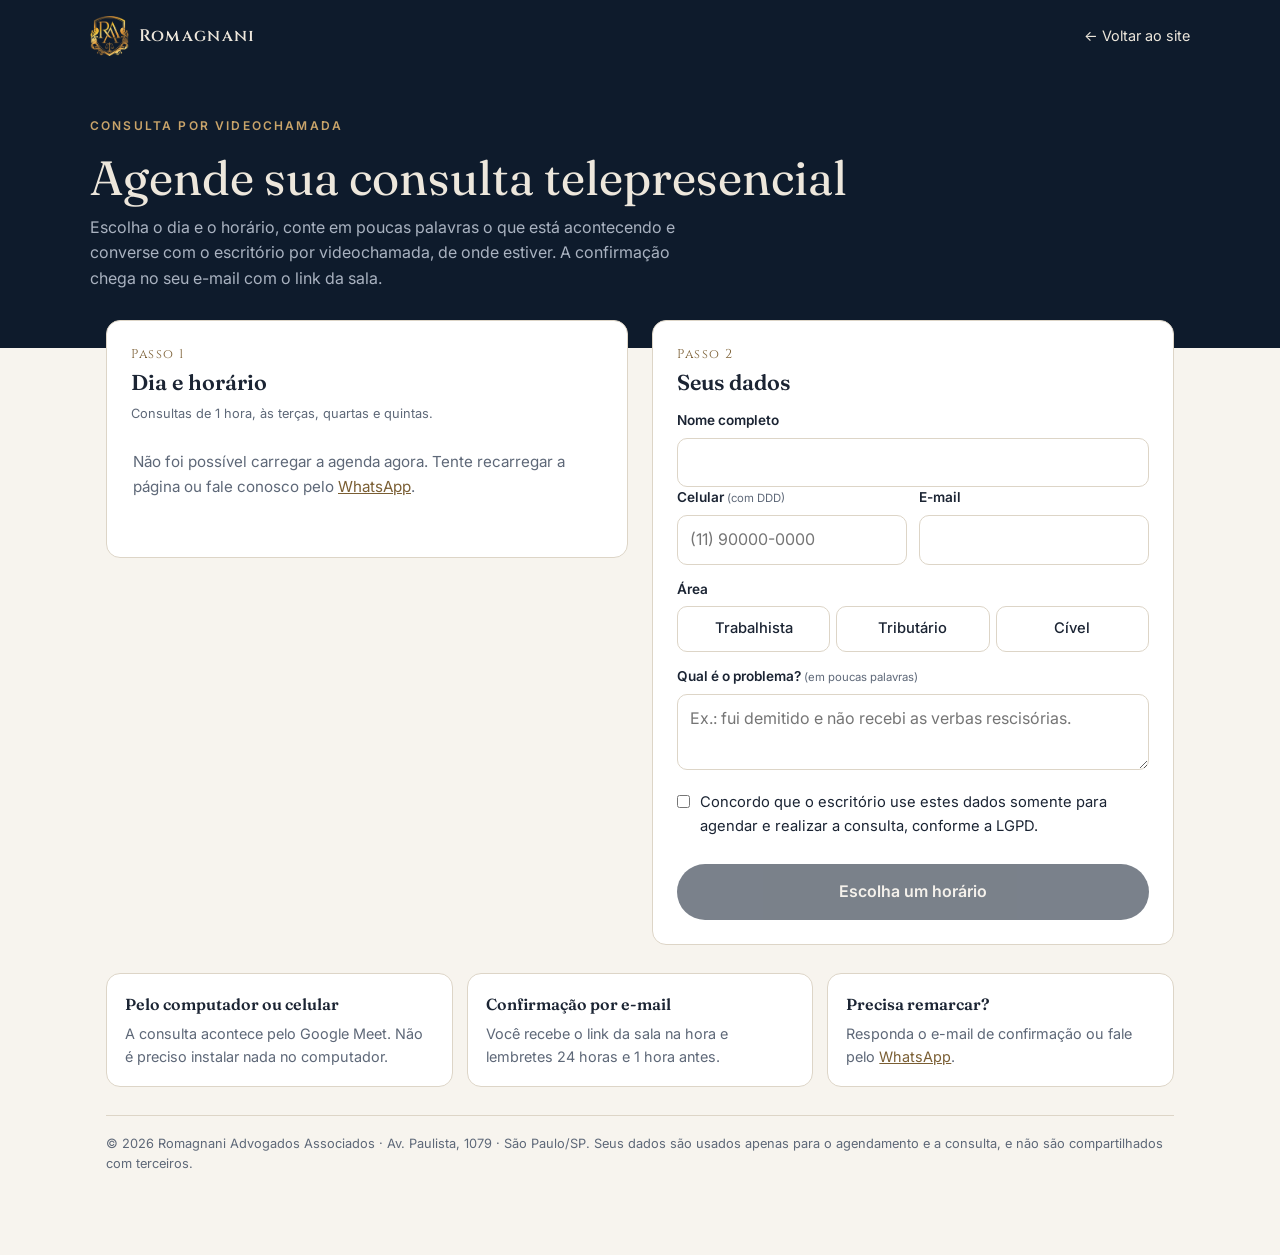
==== static/agendar/index.html @ 1122c051 "Agendamento de consultas telepresenciais Página /agendar/ com escolha de dia e horário, ligada a um " ====
<!doctype html>
<html lang="pt-BR">
<head>
<meta charset="utf-8">
<meta name="viewport" content="width=device-width, initial-scale=1">
<title>Agende sua consulta telepresencial — Romagnani Advogados</title>
<meta name="description" content="Agende uma consulta por videochamada com a Romagnani Advogados Associados nas áreas Trabalhista, Tributária e Cível.">
<meta property="og:title" content="Agende sua consulta telepresencial — Romagnani Advogados">
<meta property="og:description" content="Escolha o dia e o horário e converse com o escritório por videochamada.">
<meta property="og:url" content="https://www.raa.com.br/agendar/">
<meta name="theme-color" content="#0E1B2C">
<link rel="icon" href="../favicon.png" type="image/png">
<link rel="preconnect" href="https://fonts.googleapis.com">
<link rel="preconnect" href="https://fonts.gstatic.com" crossorigin>
<link href="https://fonts.googleapis.com/css2?family=Fraunces:ital,opsz,wght@0,9..144,400;0,9..144,600;1,9..144,400&family=Inter:wght@400;500;600&family=Cinzel:wght@600&display=swap" rel="stylesheet">
<link rel="stylesheet" href="../utilitarios/estilo.css">
<style>
.grid{grid-template-columns:minmax(0,6fr) minmax(0,6fr)}
.passo{font-family:"Cinzel",serif;color:var(--brass-ink);font-size:.8rem;letter-spacing:.12em;display:block;margin-bottom:4px}
.dias2{display:flex;gap:8px;overflow-x:auto;padding:2px 2px 10px;scroll-snap-type:x mandatory}
.dia2{flex:0 0 auto;scroll-snap-align:start;min-width:84px;text-align:center;padding:10px 8px;border:1px solid var(--line);border-radius:12px;background:#fff;cursor:pointer;font:inherit;color:var(--text)}
.dia2 small{display:block;font-size:.72rem;letter-spacing:.08em;text-transform:uppercase;color:var(--muted)}
.dia2 b{display:block;font-family:"Fraunces",Georgia,serif;font-size:1.5rem;font-weight:600;line-height:1.2}
.dia2 span{font-size:.78rem;color:var(--muted)}
.dia2[aria-pressed="true"]{background:var(--ink);border-color:var(--ink);color:var(--on-ink)}
.dia2[aria-pressed="true"] small,.dia2[aria-pressed="true"] span{color:var(--brass-2)}
.horas{display:grid;grid-template-columns:repeat(3,1fr);gap:10px;margin-top:14px}
.hora{padding:14px 8px;border:1px solid var(--line);border-radius:12px;background:#fff;font:inherit;font-weight:600;font-size:1.05rem;cursor:pointer;color:var(--text);font-variant-numeric:tabular-nums}
.hora small{display:block;font-weight:400;font-size:.75rem;color:var(--muted)}
.hora[aria-pressed="true"]{background:var(--brass-2);border-color:var(--brass);color:var(--ink)}
.hora[aria-pressed="true"] small{color:var(--ink)}
.dia2:focus-visible,.hora:focus-visible{outline:2px solid var(--brass-2);outline-offset:2px}
.escolha{margin-top:18px;padding:14px 16px;border-radius:12px;background:var(--paper);font-size:.95rem}
.escolha b{color:var(--ink)}
.enviar{width:100%;margin-top:20px;padding:15px;border:0;border-radius:999px;background:var(--ink);color:var(--on-ink);font:inherit;font-weight:600;font-size:1rem;cursor:pointer}
.enviar:disabled{opacity:.55;cursor:default}
.erro{display:none;margin-top:14px;padding:12px 14px;border-radius:10px;background:#FBE9E7;color:#8a2a18;font-size:.92rem}
.seg label{position:relative}
.armadilha{position:absolute;left:-9999px;width:1px;height:1px;overflow:hidden}
.vazio{color:var(--muted);font-size:.95rem;padding:10px 0}
.load{display:inline-block;width:18px;height:18px;border:2px solid var(--line);border-top-color:var(--brass);border-radius:50%;animation:g .8s linear infinite;vertical-align:-4px;margin-right:8px}
@keyframes g{to{transform:rotate(360deg)}}
.ok{max-width:640px;margin:0 auto;text-align:center}
.ok .selo{width:64px;height:64px;border-radius:50%;background:#E3F1E9;color:var(--ok);display:grid;place-items:center;margin:0 auto 14px}
.ok .quando{font-family:"Fraunces",Georgia,serif;font-size:1.45rem;color:var(--ink);margin:6px 0 14px}
.ok .meet{display:inline-block;margin:10px 0 4px;padding:13px 24px;border-radius:999px;background:var(--ink);color:var(--on-ink);text-decoration:none;font-weight:600}
.como{display:grid;grid-template-columns:repeat(auto-fit,minmax(200px,1fr));gap:14px;margin-top:28px}
.como div{background:var(--card);border:1px solid var(--line);border-radius:14px;padding:18px}
.como b{display:block;font-family:"Fraunces",Georgia,serif;font-weight:600;margin-bottom:4px}
.como p{font-size:.9rem;color:var(--muted)}
@media (max-width:860px){.grid{grid-template-columns:minmax(0,1fr)}}
@media (prefers-reduced-motion:reduce){.load{animation:none}}
</style>
</head>
<body>
<div class="bar"><div><a class="home" href="../"><img src="../img/brasao.webp" alt=""><b>Romagnani</b></a><a class="voltar" href="../">← Voltar ao site</a></div></div>
<header class="hero"><div>
  <span class="eyebrow">Consulta por videochamada</span>
  <h1>Agende sua consulta telepresencial</h1>
  <p>Escolha o dia e o horário, conte em poucas palavras o que está acontecendo e converse com o escritório por videochamada, de onde estiver. A confirmação chega no seu e-mail com o link da sala.</p>
</div></header>
<main>
  <form id="f" class="grid" novalidate>
    <section class="card" aria-labelledby="t1">
      <span class="passo">Passo 1</span>
      <h2 id="t1">Dia e horário</h2>
      <p class="hint" style="margin:-6px 0 14px">Consultas de 1 hora, às terças, quartas e quintas.</p>
      <div id="dias" class="dias2" role="group" aria-label="Dias disponíveis"><p class="vazio"><span class="load"></span>Carregando horários…</p></div>
      <div id="horas" class="horas" role="group" aria-label="Horários disponíveis"></div>
      <div id="escolha" class="escolha" hidden></div>
    </section>

    <section class="card" aria-labelledby="t2">
      <span class="passo">Passo 2</span>
      <h2 id="t2">Seus dados</h2>
      <label for="nome">Nome completo</label>
      <input id="nome" name="nome" autocomplete="name" required maxlength="100">
      <div class="row">
        <div><label for="celular">Celular <small>(com DDD)</small></label>
          <input id="celular" name="celular" type="tel" inputmode="tel" autocomplete="tel" required maxlength="20" placeholder="(11) 90000-0000"></div>
        <div><label for="email">E-mail</label>
          <input id="email" name="email" type="email" autocomplete="email" required maxlength="120"></div>
      </div>
      <label>Área</label>
      <div class="seg" role="radiogroup" aria-label="Área da consulta">
        <label><input type="radio" name="area" value="Trabalhista" required><span>Trabalhista</span></label>
        <label><input type="radio" name="area" value="Tributário"><span>Tributário</span></label>
        <label><input type="radio" name="area" value="Cível"><span>Cível</span></label>
      </div>
      <label for="resumo">Qual é o problema? <small>(em poucas palavras)</small></label>
      <textarea id="resumo" name="resumo" required maxlength="800" placeholder="Ex.: fui demitido e não recebi as verbas rescisórias."></textarea>
      <div class="armadilha" aria-hidden="true"><label for="site">Site</label><input id="site" name="site" tabindex="-1" autocomplete="off"></div>
      <label class="check"><input type="checkbox" id="consent" required> <span>Concordo que o escritório use estes dados somente para agendar e realizar a consulta, conforme a LGPD.</span></label>
      <button class="enviar" id="enviar" type="submit" disabled>Escolha um horário</button>
      <div class="erro" id="erro" role="alert"></div>
    </section>
  </form>

  <div class="como">
    <div><b>Pelo computador ou celular</b><p>A consulta acontece pelo Google Meet. Não é preciso instalar nada no computador.</p></div>
    <div><b>Confirmação por e-mail</b><p>Você recebe o link da sala na hora e lembretes 24 horas e 1 hora antes.</p></div>
    <div><b>Precisa remarcar?</b><p>Responda o e-mail de confirmação ou fale pelo <a href="https://wa.me/5511996491980" target="_blank" rel="noopener">WhatsApp</a>.</p></div>
  </div>
  <p class="fine">© <span data-ano></span> Romagnani Advogados Associados · Av. Paulista, 1079 · São Paulo/SP. Seus dados são usados apenas para o agendamento e a consulta, e não são compartilhados com terceiros.</p>
</main>
<script>
// Serviço de agenda (Google Apps Script na conta roberto@raa.com.br; código em agenda/ no repositório).
const API = "https://script.google.com/macros/s/AKfycbyzl_ioReb2ybK6LSGlUOg7YMGQpyZgDJ_uv3l-voCHLw0IHiUT8nCHL6IxVR-A5f6qCg/exec";
const $ = id => document.getElementById(id);
const SEM = ["dom", "seg", "ter", "qua", "qui", "sex", "sáb"];
const SEM_LONGO = ["domingo", "segunda-feira", "terça-feira", "quarta-feira", "quinta-feira", "sexta-feira", "sábado"];
const MES = ["jan", "fev", "mar", "abr", "mai", "jun", "jul", "ago", "set", "out", "nov", "dez"];
const MES_LONGO = ["janeiro", "fevereiro", "março", "abril", "maio", "junho", "julho", "agosto", "setembro", "outubro", "novembro", "dezembro"];
const data = ymd => new Date(ymd + "T12:00:00");
let dias = [], diaSel = null, horaSel = null, enviando = false;

function erro(msg) { $("erro").textContent = msg || ""; $("erro").style.display = msg ? "block" : "none"; }

async function carregar() {
  diaSel = horaSel = null;
  $("horas").innerHTML = ""; $("escolha").hidden = true; atualizar();
  try {
    const r = await (await fetch(API + "?acao=horarios", { cache: "no-store" })).json();
    if (!r.ok) throw new Error(r.erro);
    dias = r.dias;
  } catch (e) {
    $("dias").innerHTML = '<p class="vazio">Não foi possível carregar a agenda agora. Tente recarregar a página ou fale conosco pelo <a href="https://wa.me/5511996491980" target="_blank" rel="noopener">WhatsApp</a>.</p>';
    return;
  }
  if (!dias.length) {
    $("dias").innerHTML = '<p class="vazio">Todos os horários dos próximos dias já foram reservados. Fale conosco pelo <a href="https://wa.me/5511996491980" target="_blank" rel="noopener">WhatsApp</a> para encontrarmos outra data.</p>';
    return;
  }
  $("dias").innerHTML = dias.map((d, i) => {
    const x = data(d.data);
    return `<button type="button" class="dia2" data-i="${i}" aria-pressed="false"><small>${SEM[x.getDay()]}</small><b>${x.getDate()}</b><span>${MES[x.getMonth()]}</span></button>`;
  }).join("");
  escolherDia(0);
}

function escolherDia(i) {
  diaSel = dias[i]; horaSel = null;
  document.querySelectorAll(".dia2").forEach(b => b.setAttribute("aria-pressed", b.dataset.i == i));
  $("horas").innerHTML = diaSel.horarios.map(h => {
    const fim = String(+h.slice(0, 2) + 1).padStart(2, "0") + ":00";
    return `<button type="button" class="hora" data-h="${h}" aria-pressed="false">${h}<small>até ${fim}</small></button>`;
  }).join("");
  atualizar();
}

function quando() {
  const x = data(diaSel.data);
  return `${SEM_LONGO[x.getDay()]}, ${x.getDate()} de ${MES_LONGO[x.getMonth()]}, às ${horaSel.replace(":00", "h")}`;
}

function atualizar() {
  const b = $("enviar");
  if (!b) return;
  $("escolha").hidden = !horaSel;
  if (horaSel) $("escolha").innerHTML = `Consulta em <b>${quando()}</b> (horário de Brasília).`;
  b.disabled = !horaSel || enviando;
  b.textContent = enviando ? "Confirmando…" : horaSel ? "Confirmar agendamento" : "Escolha um horário";
}

$("dias").addEventListener("click", e => { const b = e.target.closest(".dia2"); if (b) escolherDia(+b.dataset.i); });
$("horas").addEventListener("click", e => {
  const b = e.target.closest(".hora"); if (!b) return;
  horaSel = b.dataset.h;
  document.querySelectorAll(".hora").forEach(x => x.setAttribute("aria-pressed", x === b));
  atualizar(); erro();
});

$("f").addEventListener("submit", async e => {
  e.preventDefault(); erro();
  const f = e.target, area = f.querySelector("input[name=area]:checked");
  const dig = $("celular").value.replace(/\D/g, "");
  const falta = [
    [$("nome").value.trim().length < 3, "Informe seu nome completo.", $("nome")],
    [dig.length < 10 || dig.length > 13, "Informe um celular válido, com DDD.", $("celular")],
    [!$("email").checkValidity() || !$("email").value, "Informe um e-mail válido.", $("email")],
    [!area, "Escolha a área da consulta.", f.querySelector("input[name=area]")],
    [$("resumo").value.trim().length < 10, "Conte em poucas palavras qual é o problema.", $("resumo")],
    [!$("consent").checked, "É preciso concordar com o uso dos dados para o agendamento.", $("consent")],
  ].find(x => x[0]);
  if (falta) { erro(falta[1]); falta[2].focus(); return; }

  enviando = true; atualizar();
  try {
    const r = await (await fetch(API, {
      method: "POST", headers: { "Content-Type": "text/plain;charset=utf-8" },
      body: JSON.stringify({
        acao: "reservar", data: diaSel.data, hora: horaSel,
        nome: $("nome").value, celular: $("celular").value, email: $("email").value,
        area: area.value, resumo: $("resumo").value, site: $("site").value, consentimento: true,
      }),
    })).json();
    if (!r.ok) {
      erro(r.erro);
      if (r.recarregar) carregar();
      return;
    }
    confirmado(r);
  } catch (err) {
    erro("Não foi possível confirmar agora. Verifique sua conexão e tente de novo, ou fale conosco pelo WhatsApp +55 11 99649-1980.");
  } finally {
    enviando = false; atualizar();
  }
});

function confirmado(r) {
  const esc = s => String(s).replace(/[&<>"]/g, c => ({ "&": "&amp;", "<": "&lt;", ">": "&gt;", '"': "&quot;" }[c]));
  $("f").outerHTML = `<section class="card ok" tabindex="-1" id="ok">
    <div class="selo"><svg width="30" height="30" viewBox="0 0 24 24" fill="none" stroke="currentColor" stroke-width="2.2"><path d="m5 12.5 4.5 4.5L19 7.5"/></svg></div>
    <span class="passo">Agendamento confirmado</span>
    <div class="quando">${esc(r.quando || quando())}</div>
    <p>Enviamos a confirmação para <b>${esc($("email").value)}</b>, com o link da sala. Se não encontrar, confira a caixa de spam.</p>
    ${r.meet ? `<a class="meet" href="${esc(r.meet)}" target="_blank" rel="noopener">Link da sala (Google Meet)</a>` : ""}
    <p class="hint" style="margin-top:14px">Você também receberá lembretes por e-mail antes da consulta.</p>
  </section>`;
  $("ok").focus();
  window.scrollTo({ top: 0, behavior: "smooth" });
}

document.querySelectorAll("[data-ano]").forEach(el => (el.textContent = new Date().getFullYear()));
carregar();
</script>
</body>
</html>
---- static/utilitarios/estilo.css ----
/* Estilo comum das páginas de utilitários (mesma identidade do site). */
:root{--ink:#0E1B2C;--ink-2:#16263B;--paper:#F7F4EE;--paper-2:#EEE8DD;--card:#fff;--text:#1B2433;--muted:#5E6878;--line:#DDD5C7;--brass:#B08D57;--brass-2:#C9A46A;--brass-ink:#7A5E33;--on-ink:#EDE7DC;--on-ink-muted:#A9B2C0;--ok:#1f7a4d;--warn:#9a5b13}
*{box-sizing:border-box;margin:0;padding:0}
body{font-family:"Inter",system-ui,-apple-system,"Segoe UI",Roboto,sans-serif;background:var(--paper);color:var(--text);line-height:1.6;-webkit-font-smoothing:antialiased}
a{color:var(--brass-ink)}
.bar{background:var(--ink);color:var(--on-ink);padding:0 16px}
.bar>div{max-width:1100px;margin:0 auto;height:72px;display:flex;align-items:center;justify-content:space-between;gap:16px}
.bar a{color:var(--on-ink);text-decoration:none;font-size:.9rem}
.bar b{font-family:"Cinzel",serif;font-weight:600;font-size:1.05rem;letter-spacing:.08em}
.bar .home{display:flex;align-items:center;gap:10px}
.bar img{height:40px}
.hero{background:var(--ink);color:var(--on-ink);padding:40px 16px 56px}
.hero>div{max-width:1100px;margin:0 auto}
.eyebrow{font-size:.75rem;letter-spacing:.18em;text-transform:uppercase;color:var(--brass-2);font-weight:600}
h1{font-family:"Fraunces",Georgia,serif;font-weight:400;font-size:clamp(1.9rem,4.6vw,3rem);line-height:1.15;margin:12px 0 10px}
.hero p{color:var(--on-ink-muted);max-width:62ch}
main{max-width:1100px;margin:-28px auto 0;padding:0 16px 80px}
h2{font-family:"Fraunces",Georgia,serif;font-weight:600;font-size:1.35rem;margin:0 0 14px;line-height:1.25}
h3{font-size:1rem;font-weight:600;margin:18px 0 8px}
.grid{display:grid;grid-template-columns:minmax(0,5fr) minmax(0,7fr);gap:24px;align-items:start}
@media (max-width:860px){.grid{grid-template-columns:minmax(0,1fr)}}
.card{background:var(--card);border:1px solid var(--line);border-radius:14px;padding:24px}
label{display:block;font-size:.85rem;font-weight:600;margin:14px 0 6px}
label:first-child{margin-top:0}
label small{font-weight:400;color:var(--muted)}
input,select,textarea{width:100%;font:inherit;font-size:1rem;padding:11px 12px;border:1px solid var(--line);border-radius:10px;background:#fff;color:var(--text)}
input:focus,select:focus,textarea:focus{outline:2px solid var(--brass-2);outline-offset:1px;border-color:var(--brass)}
textarea{min-height:76px;resize:vertical}
.row{display:grid;grid-template-columns:1fr 1fr;gap:12px}
.row>div{min-width:0}
.check{display:flex;gap:10px;align-items:flex-start;font-weight:400;font-size:.92rem;margin-top:14px}
.check input{width:auto;margin-top:4px}
.seg{display:flex;gap:6px;flex-wrap:wrap}
.seg label{margin:0;flex:1;min-width:120px}
.seg input{position:absolute;opacity:0;pointer-events:none}
.seg span{display:block;text-align:center;padding:10px;border:1px solid var(--line);border-radius:10px;font-weight:500;cursor:pointer;font-size:.92rem}
.seg input:checked+span{background:var(--ink);color:var(--on-ink);border-color:var(--ink)}
.seg input:focus-visible+span{outline:2px solid var(--brass-2)}
.hint{font-size:.8rem;color:var(--muted);margin-top:6px}
.big{font-family:"Fraunces",Georgia,serif;font-size:clamp(1.8rem,4vw,2.4rem);line-height:1.15;color:var(--ink)}
.kpis{display:grid;grid-template-columns:repeat(auto-fit,minmax(150px,1fr));gap:12px;margin:16px 0}
.kpi{background:var(--paper);border-radius:12px;padding:14px}
.kpi span{display:block;font-size:.75rem;letter-spacing:.06em;text-transform:uppercase;color:var(--muted)}
.kpi b{font-size:1.15rem;font-variant-numeric:tabular-nums}
.tbl{width:100%;border-collapse:collapse;font-size:.9rem;font-variant-numeric:tabular-nums}
.tbl th,.tbl td{padding:9px 8px;border-bottom:1px solid var(--line);text-align:right}
.tbl th:first-child,.tbl td:first-child{text-align:left}
.tbl th{font-size:.75rem;letter-spacing:.05em;text-transform:uppercase;color:var(--muted);font-weight:600}
.tbl tr.on td{background:#FBF4E6;font-weight:600}
.tbl tr.neg td:last-child{color:var(--ok)}
.scroll{overflow-x:auto}
.note{margin-top:16px;padding:14px 16px;border-radius:12px;background:var(--paper-2);font-size:.88rem}
.note.warn{background:#FBEFD9;color:#5d3a0c}
.tools{display:grid;grid-template-columns:repeat(auto-fit,minmax(260px,1fr));gap:20px}
.tool{display:flex;flex-direction:column;gap:8px;text-decoration:none;color:inherit;background:#fff;border:1px solid var(--line);border-radius:14px;padding:24px;transition:transform .2s,box-shadow .2s}
.tool:hover{transform:translateY(-2px);box-shadow:0 12px 28px rgba(14,27,44,.08)}
.tool .n{font-family:"Cinzel",serif;color:var(--brass-ink);font-size:.85rem;letter-spacing:.1em}
.tool h2{margin:0}
.tool p{color:var(--muted);font-size:.93rem;flex:1}
.tool em{font-style:normal;color:var(--brass-ink);font-weight:600;font-size:.9rem}
.cta{margin-top:32px;padding:28px;border-radius:14px;background:var(--paper-2);display:flex;gap:16px;align-items:center;flex-wrap:wrap}
.cta p{flex:1;min-width:220px}
.cta a{display:inline-block;padding:12px 22px;border-radius:999px;background:var(--ink);color:var(--on-ink);text-decoration:none;font-size:.92rem}
.cta a.wa{background:#1f9d55;color:#fff}
.fine{margin-top:28px;padding-top:18px;border-top:1px solid var(--line);font-size:.8rem;color:var(--muted)}
.dias{display:flex;flex-wrap:wrap;gap:6px;margin-top:8px}
.dia{font-size:.78rem;padding:5px 8px;border-radius:8px;background:var(--paper);font-variant-numeric:tabular-nums}
.dia.conta{background:#E7EEF6;color:var(--ink)}
.dia.fim{background:var(--ink);color:var(--on-ink);font-weight:600}
.dia.pula{text-decoration:line-through;color:var(--muted)}
@media (max-width:520px){.row{grid-template-columns:1fr}.card{padding:18px}.bar .voltar{display:none}}
@media print{.bar,.hero p,.cta,form{display:none}.hero{background:none;color:#000;padding:0}main{margin:0}}
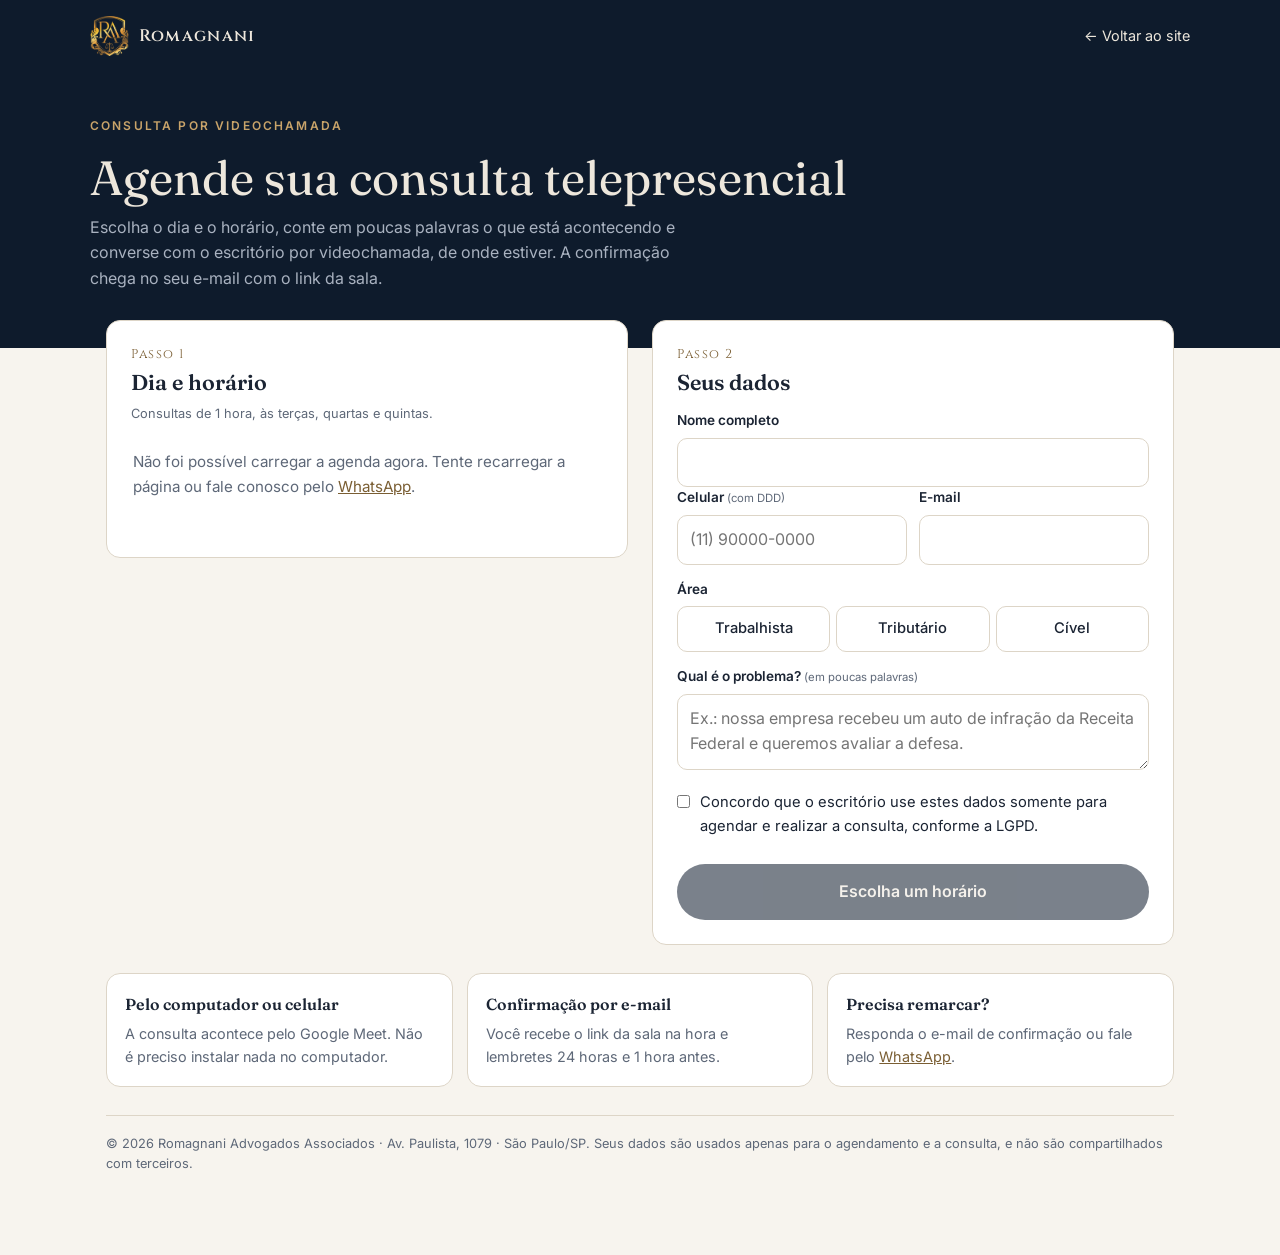
==== commit c64d2d72: "Agendamento: exemplo do resumo voltado a empresas Co-Authored-By: Claude Opus 5.5 <noreply@anthropic" ====
--- a/static/agendar/index.html
+++ b/static/agendar/index.html
@@ -88,7 +88,7 @@
         <label><input type="radio" name="area" value="Cível"><span>Cível</span></label>
       </div>
       <label for="resumo">Qual é o problema? <small>(em poucas palavras)</small></label>
-      <textarea id="resumo" name="resumo" required maxlength="800" placeholder="Ex.: fui demitido e não recebi as verbas rescisórias."></textarea>
+      <textarea id="resumo" name="resumo" required maxlength="800" placeholder="Ex.: nossa empresa recebeu um auto de infração da Receita Federal e queremos avaliar a defesa."></textarea>
       <div class="armadilha" aria-hidden="true"><label for="site">Site</label><input id="site" name="site" tabindex="-1" autocomplete="off"></div>
       <label class="check"><input type="checkbox" id="consent" required> <span>Concordo que o escritório use estes dados somente para agendar e realizar a consulta, conforme a LGPD.</span></label>
       <button class="enviar" id="enviar" type="submit" disabled>Escolha um horário</button>
